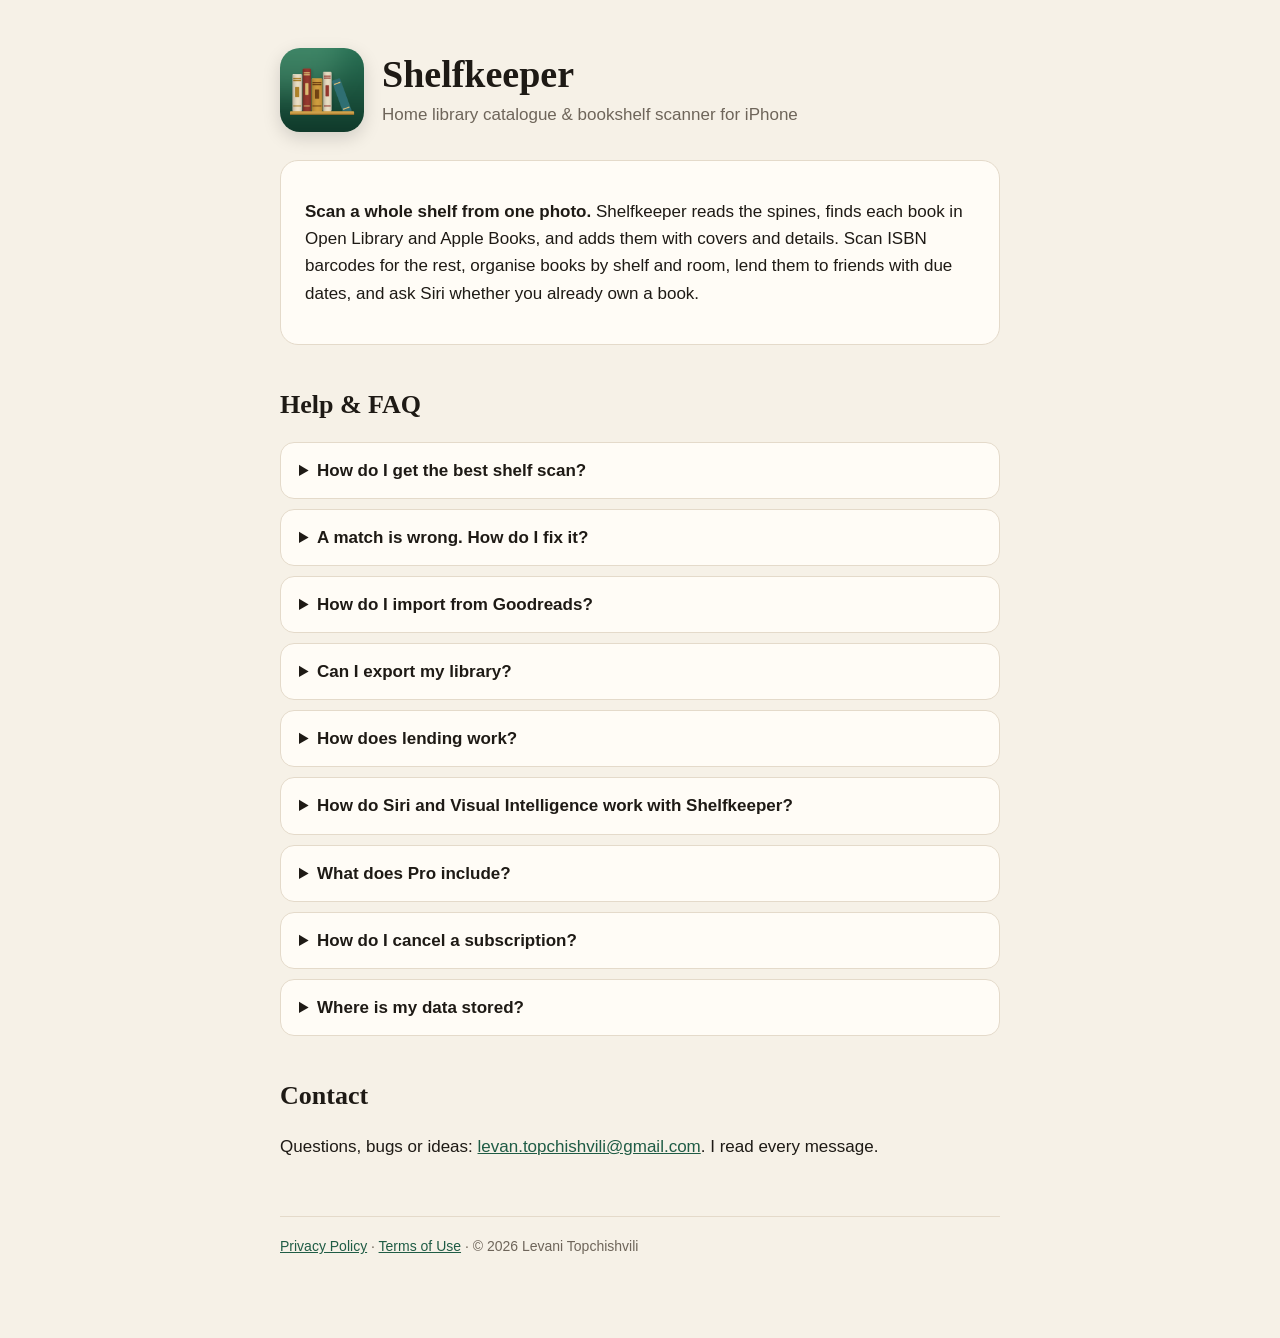
==== docs/index.html @ 123e1d75 "Shelfkeeper help and privacy pages" ====
<!doctype html>
<html lang="en"><head><meta charset="utf-8"><meta name="viewport" content="width=device-width, initial-scale=1">
<title>Shelfkeeper: Home Library — Help &amp; Support</title>
<meta name="description" content="Shelfkeeper catalogues your home library: scan a whole bookshelf from one photo, scan ISBN barcodes, organise books by shelf and track who borrowed what.">
<link rel="stylesheet" href="style.css"></head>
<body><main>
<header><img src="icon.png" alt=""><div><h1>Shelfkeeper</h1><p class="sub">Home library catalogue &amp; bookshelf scanner for iPhone</p></div></header>

<div class="card">
<p><strong>Scan a whole shelf from one photo.</strong> Shelfkeeper reads the spines, finds each book in Open Library and Apple Books, and adds them with covers and details. Scan ISBN barcodes for the rest, organise books by shelf and room, lend them to friends with due dates, and ask Siri whether you already own a book.</p>
</div>

<h2 id="support">Help &amp; FAQ</h2>
<details><summary>How do I get the best shelf scan?</summary><p>Stand straight in front of the shelf, fill the frame with spines and use good, even light. Five to fifteen spines per photo works best. Books whose spines are hard to read (tiny type, foil on dark cloth) may appear under “Couldn't Identify”; tap Search to pick the right book, or scan its barcode.</p></details>
<details><summary>A match is wrong. How do I fix it?</summary><p>Matches marked “Check” are not selected by default. Touch and hold any result and choose “Not This Book…” to search for the right edition, or untick it before adding. After adding, open the book and use Edit Details.</p></details>
<details><summary>How do I import from Goodreads?</summary><p>On the Goodreads website open My Books › Import and export › Export Library and download the CSV. In Shelfkeeper open Settings › Import from Goodreads and choose the file. Shelves, ratings, read dates and reviews come across; covers download in the background. StoryGraph and LibraryThing exports in Goodreads format work too.</p></details>
<details><summary>Can I export my library?</summary><p>Yes. Settings › Export Library (CSV) creates a Goodreads-compatible file you can open in Numbers or Excel, or import elsewhere.</p></details>
<details><summary>How does lending work?</summary><p>Open a book and tap Lend This Book. Enter who is borrowing it and, optionally, a due date. The Lent Out tab lists every loan, with overdue ones first; swipe left when a book comes back. With Pro you can get a reminder at 10 AM on the due date.</p></details>
<details><summary>How do Siri and Visual Intelligence work with Shelfkeeper?</summary><p>Say “Do I own a book in Shelfkeeper?” or “Who has my book in Shelfkeeper?”. With Visual Intelligence, point your iPhone at a book cover (or take a screenshot of one) and Shelfkeeper's results show whether it's already in your library.</p></details>
<details><summary>What does Pro include?</summary><p>The free version includes up to 50 books and 3 shelf scans. Shelfkeeper Pro unlocks unlimited books, unlimited shelf scans and loan reminders. It's available as a yearly subscription with a 7-day free trial, a monthly subscription, or a one-time lifetime purchase. Restore purchases from Settings on a new iPhone.</p></details>
<details><summary>How do I cancel a subscription?</summary><p>Open the Settings app › your name › Subscriptions › Shelfkeeper Pro. Cancel at least 24 hours before the renewal date.</p></details>
<details><summary>Where is my data stored?</summary><p>On your iPhone, and in your iCloud backup if you use iCloud Backup. There is no Shelfkeeper account or server. See the <a href="privacy.html">privacy policy</a>.</p></details>

<h2>Contact</h2>
<p>Questions, bugs or ideas: <a href="mailto:levan.topchishvili@gmail.com?subject=Shelfkeeper">levan.topchishvili@gmail.com</a>. I read every message.</p>

<footer><a href="privacy.html">Privacy Policy</a> · <a href="https://www.apple.com/legal/internet-services/itunes/dev/stdeula/">Terms of Use</a> · © 2026 Levani Topchishvili</footer>
</main></body></html>
---- docs/style.css ----
:root { --paper:#F6F1E7; --card:#FFFCF6; --ink:#1E1A15; --ink2:#6E655A; --accent:#1F5C45; --brass:#A87B22; --line:#E4DACA; }
@media (prefers-color-scheme: dark) { :root { --paper:#14110D; --card:#211C16; --ink:#F2EBDD; --ink2:#A99F90; --accent:#7CC4A0; --brass:#D9B062; --line:#3A3229; } }
* { box-sizing: border-box; }
body { margin:0; background:var(--paper); color:var(--ink); font: 17px/1.6 -apple-system, BlinkMacSystemFont, "Segoe UI", sans-serif; }
main { max-width: 760px; margin: 0 auto; padding: 48px 20px 80px; }
header { display:flex; align-items:center; gap:18px; margin-bottom: 28px; }
header img { width:84px; height:84px; border-radius: 20px; box-shadow: 0 6px 18px rgba(0,0,0,.15); }
h1, h2, h3 { font-family: "New York", "Iowan Old Style", Georgia, serif; line-height:1.2; }
h1 { font-size: 38px; margin: 0; }
h2 { font-size: 26px; margin-top: 44px; }
.sub { color: var(--ink2); margin: 4px 0 0; }
.card { background: var(--card); border:1px solid var(--line); border-radius: 18px; padding: 20px 24px; margin: 16px 0; }
a { color: var(--accent); }
details { background: var(--card); border:1px solid var(--line); border-radius: 14px; padding: 14px 18px; margin: 10px 0; }
summary { font-weight: 600; cursor: pointer; }
footer { color: var(--ink2); font-size: 14px; margin-top: 56px; border-top:1px solid var(--line); padding-top: 18px; }
ul { padding-left: 22px; }
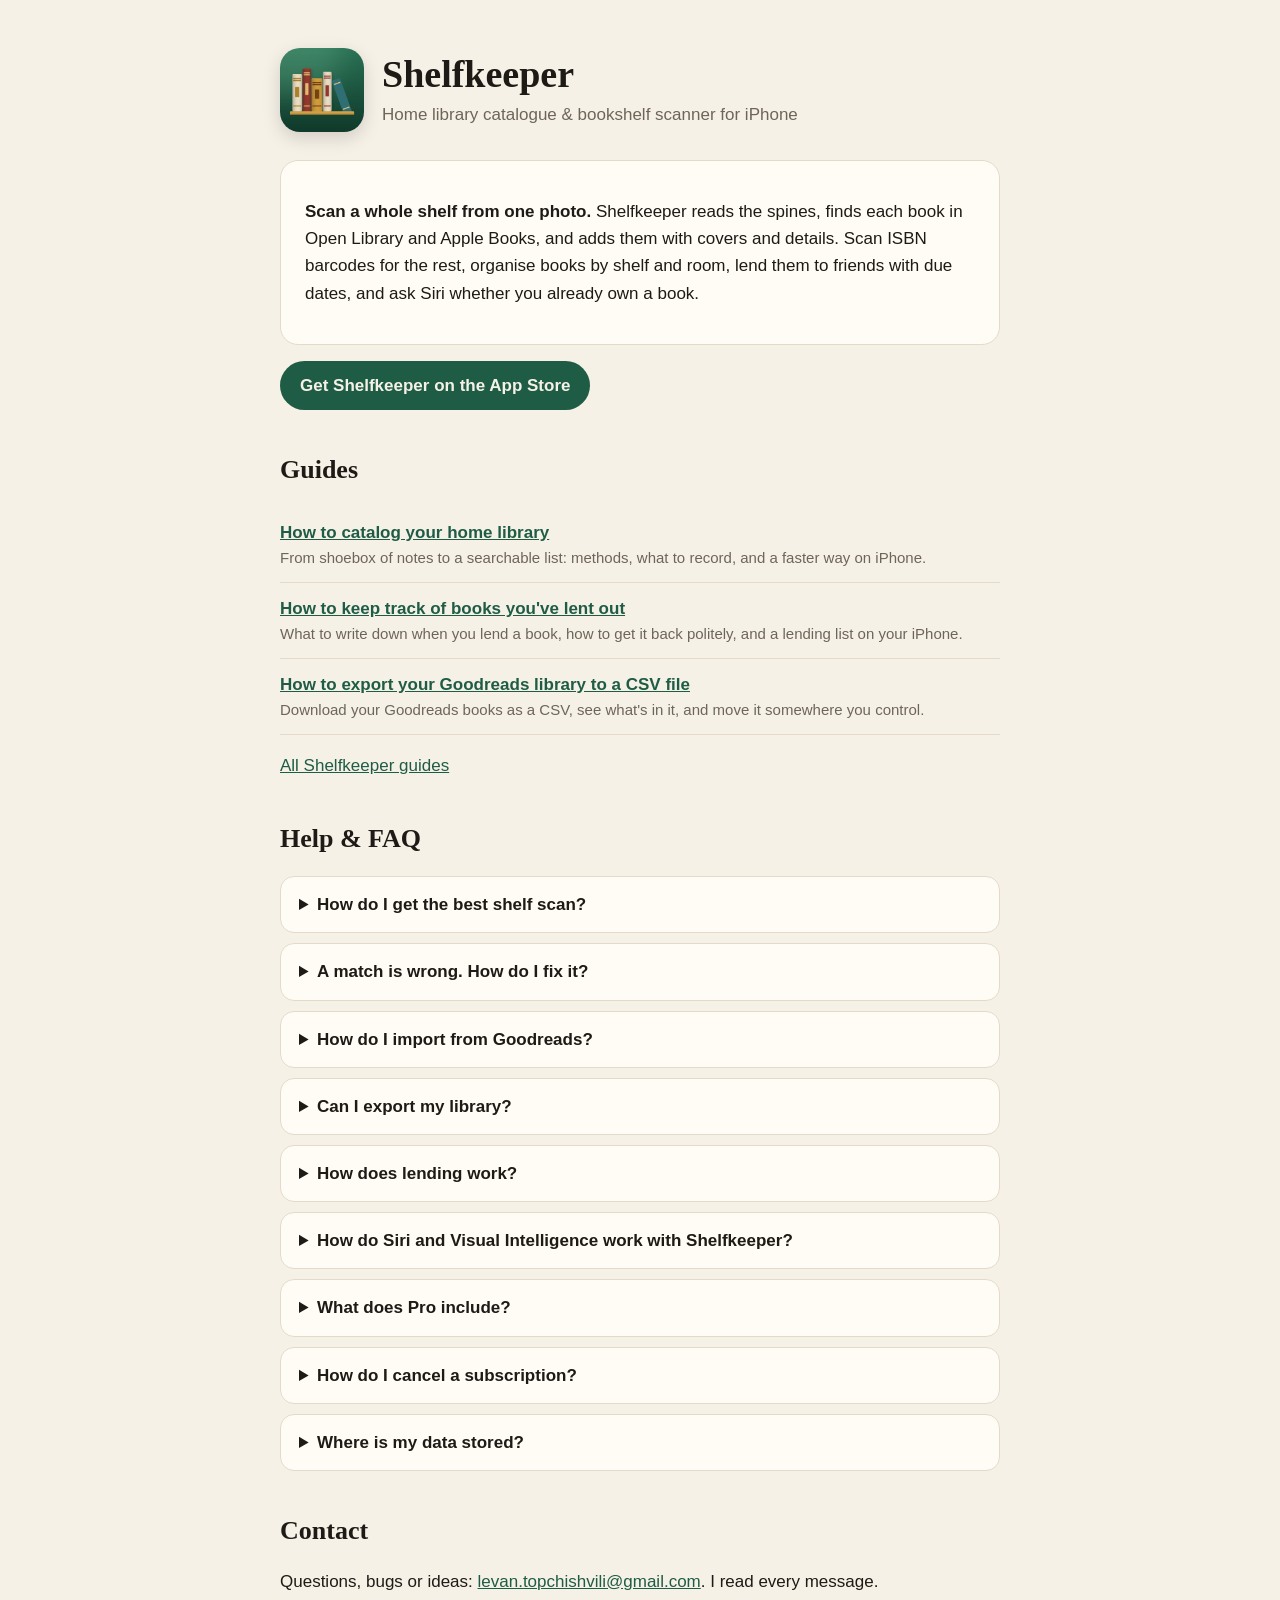
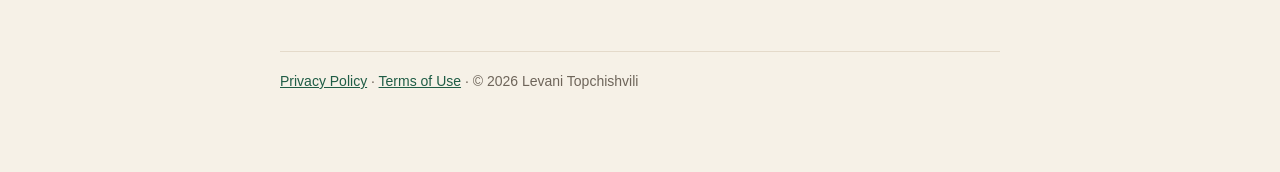
==== commit e88cd4fd: "Guides: three how-to articles, guides hub, sitemap and App Store links" ====
--- a/docs/index.html
+++ b/docs/index.html
@@ -2,13 +2,23 @@
 <html lang="en"><head><meta charset="utf-8"><meta name="viewport" content="width=device-width, initial-scale=1">
 <title>Shelfkeeper: Home Library — Help &amp; Support</title>
 <meta name="description" content="Shelfkeeper catalogues your home library: scan a whole bookshelf from one photo, scan ISBN barcodes, organise books by shelf and track who borrowed what.">
-<link rel="stylesheet" href="style.css"></head>
+<link rel="stylesheet" href="style.css">
+<meta name="apple-itunes-app" content="app-id=6817833890"></head>
 <body><main>
 <header><img src="icon.png" alt=""><div><h1>Shelfkeeper</h1><p class="sub">Home library catalogue &amp; bookshelf scanner for iPhone</p></div></header>
 
 <div class="card">
 <p><strong>Scan a whole shelf from one photo.</strong> Shelfkeeper reads the spines, finds each book in Open Library and Apple Books, and adds them with covers and details. Scan ISBN barcodes for the rest, organise books by shelf and room, lend them to friends with due dates, and ask Siri whether you already own a book.</p>
 </div>
+<p class="g-cta-row"><a class="g-cta" href="https://apps.apple.com/app/id6817833890">Get Shelfkeeper on the App Store</a></p>
+
+<h2 id="guides">Guides</h2>
+<ul class="g-list">
+<li><a href="guides/how-to-catalog-your-home-library.html">How to catalog your home library</a><span>From shoebox of notes to a searchable list: methods, what to record, and a faster way on iPhone.</span></li>
+<li><a href="guides/how-to-keep-track-of-books-you-lend.html">How to keep track of books you've lent out</a><span>What to write down when you lend a book, how to get it back politely, and a lending list on your iPhone.</span></li>
+<li><a href="guides/how-to-export-your-goodreads-library.html">How to export your Goodreads library to a CSV file</a><span>Download your Goodreads books as a CSV, see what's in it, and move it somewhere you control.</span></li>
+</ul>
+<p><a href="guides/">All Shelfkeeper guides</a></p>
 
 <h2 id="support">Help &amp; FAQ</h2>
 <details><summary>How do I get the best shelf scan?</summary><p>Stand straight in front of the shelf, fill the frame with spines and use good, even light. Five to fifteen spines per photo works best. Books whose spines are hard to read (tiny type, foil on dark cloth) may appear under “Couldn't Identify”; tap Search to pick the right book, or scan its barcode.</p></details>
--- a/docs/style.css
+++ b/docs/style.css
@@ -15,3 +15,21 @@
 summary { font-weight: 600; cursor: pointer; }
 footer { color: var(--ink2); font-size: 14px; margin-top: 56px; border-top:1px solid var(--line); padding-top: 18px; }
 ul { padding-left: 22px; }
+
+/* guides */
+header .g-brand{font:600 38px/1.2 "New York","Iowan Old Style",Georgia,serif}
+header .g-brand a{color:var(--ink);text-decoration:none}
+.crumbs{font-size:14px;color:var(--ink2);margin:-8px 0 18px}
+.guide article h1{font-size:34px;margin-top:0}
+@media (max-width:480px){.guide article h1{font-size:28px}header .g-brand{font-size:30px}header img{width:64px;height:64px}}
+.lead{font-size:20px}
+.g-cta{display:inline-block;background:var(--accent);color:var(--paper);font-weight:600;text-decoration:none;padding:11px 20px;border-radius:999px}
+.g-cta-row{margin:14px 0}
+.g-end{background:var(--card);border:1px solid var(--line);border-radius:18px;padding:6px 22px 8px;margin-top:44px}
+.g-end h2{margin-top:16px}
+.g-list,.g-related ul{list-style:none;padding:0}
+.g-list li,.g-related li{padding:12px 0;border-bottom:1px solid var(--line)}
+.g-list a,.g-related li a{font-weight:600;display:block}
+.g-list span,.g-related li span{display:block;color:var(--ink2);font-size:15px}
+ol.steps li,ul.tips li{margin:8px 0}
+ol.steps{padding-left:24px}
